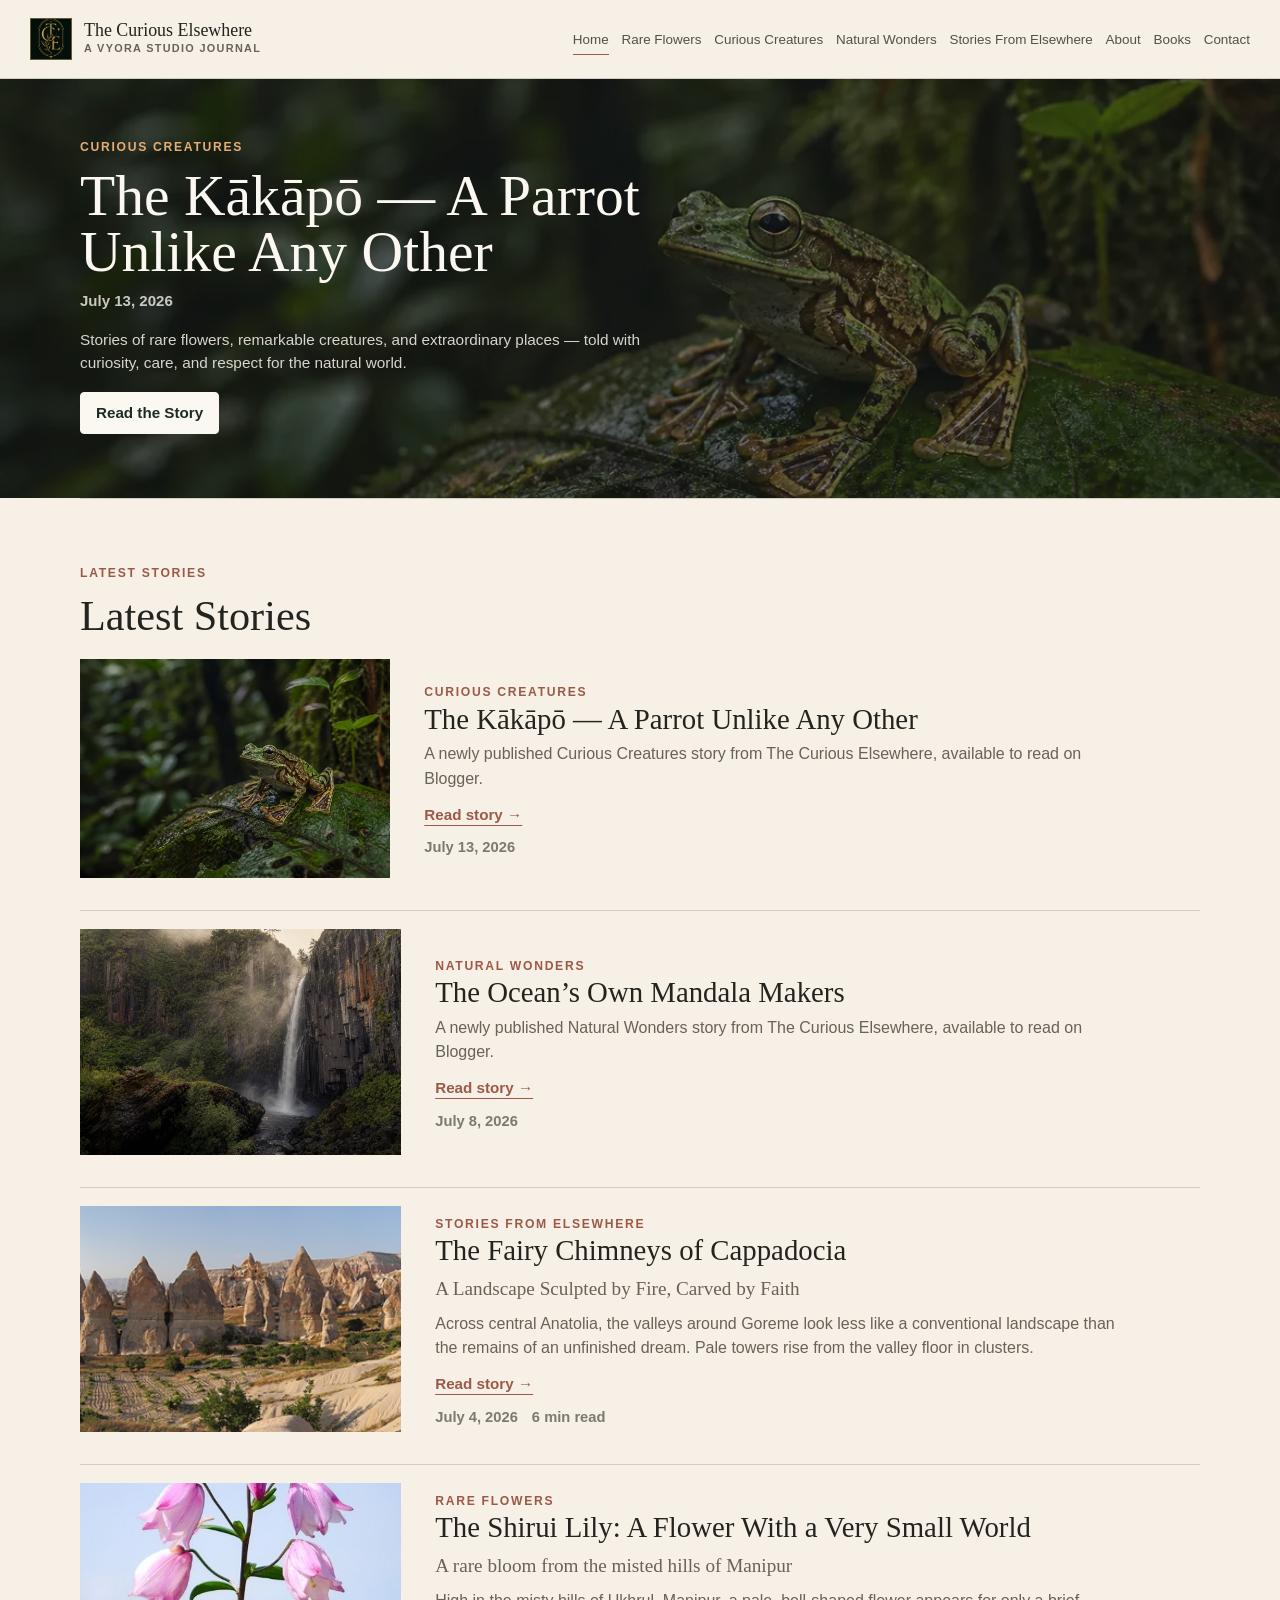
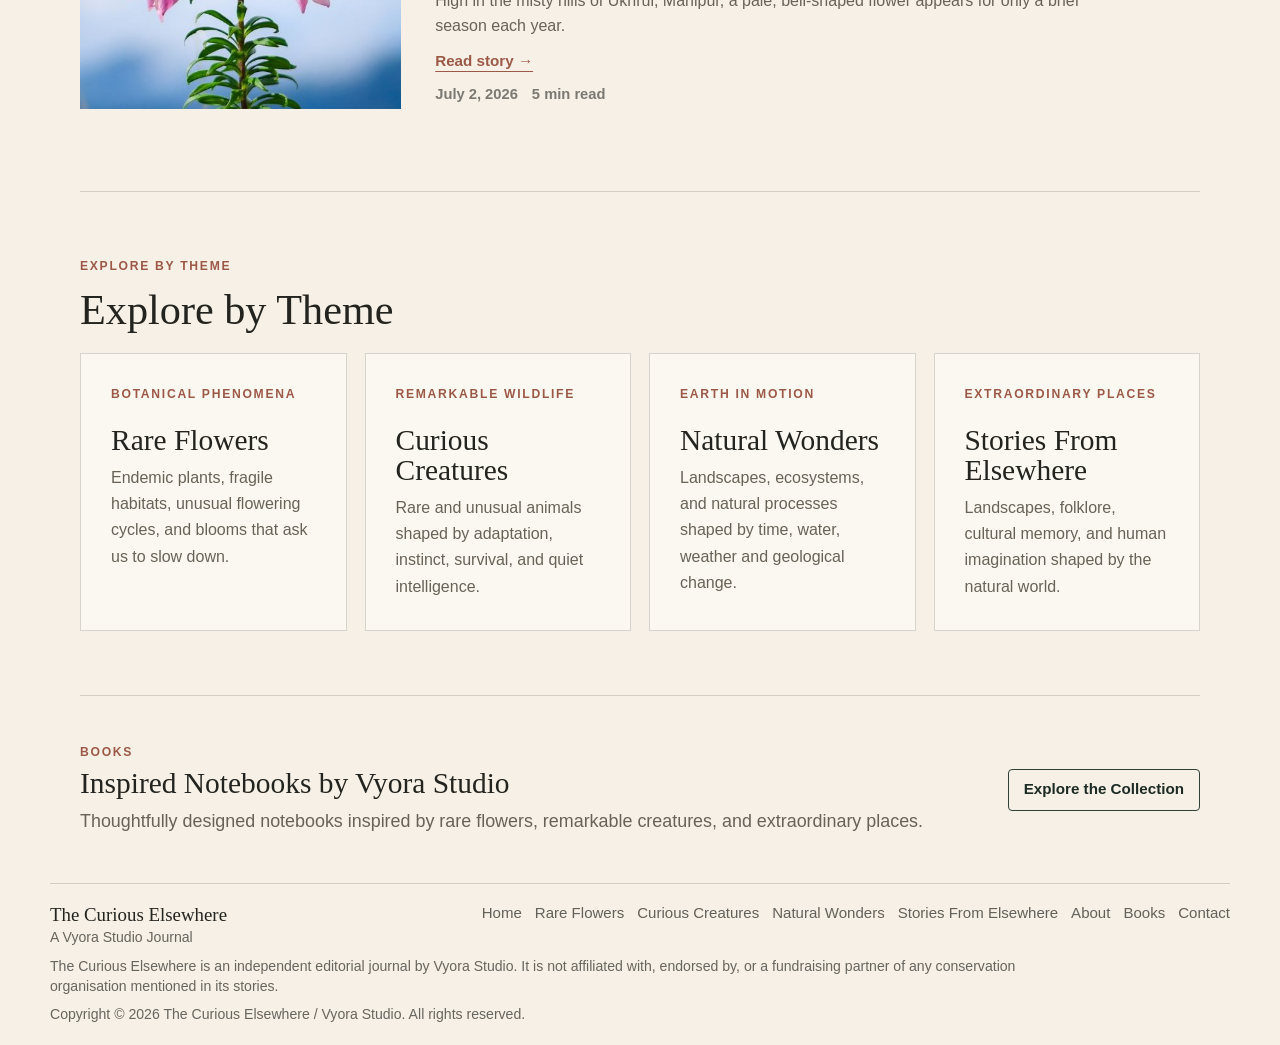
==== index.html @ 29cb49bc "Publish The Curious Elsewhere website" ====
<!doctype html>
<html lang="en">
<head>
  <meta charset="utf-8">
  <meta name="viewport" content="width=device-width, initial-scale=1">
  <title>The Curious Elsewhere | A Vyora Studio Journal</title>
  <meta name="description" content="A calm, story-led editorial journal by Vyora Studio, exploring rare flowers, remarkable creatures, and extraordinary places.">
  <meta name="theme-color" content="#283a32">
  <meta property="og:title" content="The Curious Elsewhere | A Vyora Studio Journal">
  <meta property="og:description" content="A calm, story-led editorial journal by Vyora Studio, exploring rare flowers, remarkable creatures, and extraordinary places.">
  <meta property="og:type" content="website">
  <meta property="og:image" content="assets/images/curious-creatures-frog.webp">
  <link rel="icon" href="data:,">
  <link rel="stylesheet" href="assets/styles.css">
  <script type="application/ld+json">{"@context":"https://schema.org","@type":"Blog","name":"The Curious Elsewhere","description":"A calm, story-led editorial journal by Vyora Studio, exploring rare flowers, remarkable creatures, and extraordinary places.","publisher":{"@type":"Organization","name":"Vyora Studio"}}</script>
</head>
<body class="home-page">
  <a class="skip-link" href="#main">Skip to main content</a>
  <header class="site-header">
    <div class="nav-shell">
      <a class="brand" href="index.html" aria-label="The Curious Elsewhere home">
        <span class="brand__seal" aria-hidden="true"><img src="assets/tce-logo.png" alt=""></span>
        <span class="brand__text">
          <strong>The Curious Elsewhere</strong>
          <span>A Vyora Studio Journal</span>
        </span>
      </a>
      <button class="nav-toggle" type="button" aria-expanded="false" aria-controls="site-nav">
        <span></span>
        <span></span>
        <span class="sr-only">Open menu</span>
      </button>
      <nav class="site-nav" id="site-nav" aria-label="Main navigation">
        <a href="index.html" aria-current="page">Home</a><a href="categories/rare-flowers/index.html">Rare Flowers</a><a href="categories/curious-creatures/index.html">Curious Creatures</a><a href="categories/natural-wonders/index.html">Natural Wonders</a><a href="categories/stories-from-elsewhere/index.html">Stories From Elsewhere</a><a href="about/index.html">About</a><a href="books/index.html">Books</a><a href="contact/index.html">Contact</a>
      </nav>
    </div>
  </header>
  <main id="main">

    <section class="home-hero" aria-labelledby="hero-title">
      <img class="home-hero__image" src="assets/images/curious-creatures-frog.webp" alt="A green frog resting on a wet leaf in dense forest." loading="eager" decoding="async" fetchpriority="high">
      <span class="home-hero__scrim" aria-hidden="true"></span>
      <div class="home-hero__copy">
        <p class="kicker">Curious Creatures</p>
        <h1 id="hero-title">The Kākāpō — A Parrot Unlike Any Other</h1>
        
        <p class="home-hero__date"><time datetime="2026-07-13">July 13, 2026</time></p>
        <p class="hero-intro">Stories of rare flowers, remarkable creatures, and extraordinary places — told with curiosity, care, and respect for the natural world.</p>
        <a class="button" href="https://thecuriouselsewhere.blogspot.com/2026/07/the-kakapo-parrot-unlike-any-other.html">Read the Story</a>
      </div>
      
    </section>

    <section class="section latest-section" aria-labelledby="latest-title">
      <div class="section-heading">
        <p class="kicker">Latest Stories</p>
        <h2 id="latest-title">Latest Stories</h2>
      </div>
      <div class="latest-list">
        <article class="story-card story-card--large">
  <a class="story-card__link" href="https://thecuriouselsewhere.blogspot.com/2026/07/the-kakapo-parrot-unlike-any-other.html" rel="noopener noreferrer">
    <figure class="story-card__figure">
      <img class="story-card__image" src="assets/images/curious-creatures-frog.webp" alt="A green frog resting on a wet leaf in dense forest." loading="eager" decoding="async" fetchpriority="high">
    </figure>
    <div class="story-card__copy">
      <span class="kicker">Curious Creatures</span>
      <h3>The Kākāpō — A Parrot Unlike Any Other</h3>
      
      <p>A newly published Curious Creatures story from The Curious Elsewhere, available to read on Blogger.</p>
      <span class="story-card__read">Read story &rarr;</span>
      <p class="story-meta">
        <time datetime="2026-07-13">July 13, 2026</time>
        
      </p>
    </div>
  </a>
</article><article class="story-card">
  <a class="story-card__link" href="https://thecuriouselsewhere.blogspot.com/2026/07/the-oceans-own-mandala-makers.html" rel="noopener noreferrer">
    <figure class="story-card__figure">
      <img class="story-card__image" src="assets/images/natural-wonders-waterfall.webp" alt="A waterfall dropping through a rocky green canyon." loading="eager" decoding="async" fetchpriority="high">
    </figure>
    <div class="story-card__copy">
      <span class="kicker">Natural Wonders</span>
      <h3>The Ocean’s Own Mandala Makers</h3>
      
      <p>A newly published Natural Wonders story from The Curious Elsewhere, available to read on Blogger.</p>
      <span class="story-card__read">Read story &rarr;</span>
      <p class="story-meta">
        <time datetime="2026-07-08">July 8, 2026</time>
        
      </p>
    </div>
  </a>
</article><article class="story-card">
  <a class="story-card__link" href="articles/the-fairy-chimneys-of-cappadocia/index.html">
    <figure class="story-card__figure">
      <img class="story-card__image" src="assets/images/cappadocia-fairy-chimneys.jpg" alt="Fairy chimneys rising from the pale volcanic valleys near Goreme in Cappadocia." loading="eager" decoding="async" fetchpriority="high">
    </figure>
    <div class="story-card__copy">
      <span class="kicker">Stories From Elsewhere</span>
      <h3>The Fairy Chimneys of Cappadocia</h3>
      <p class="story-card__subtitle">A Landscape Sculpted by Fire, Carved by Faith</p>
      <p>Across central Anatolia, the valleys around Goreme look less like a conventional landscape than the remains of an unfinished dream. Pale towers rise from the valley floor in clusters.</p>
      <span class="story-card__read">Read story &rarr;</span>
      <p class="story-meta">
        <time datetime="2026-07-04">July 4, 2026</time>
        <span>6 min read</span>
      </p>
    </div>
  </a>
</article><article class="story-card">
  <a class="story-card__link" href="articles/the-shirui-lily-a-flower-with-a-very-small-world/index.html">
    <figure class="story-card__figure">
      <img class="story-card__image" src="assets/images/shirui-lily.jpg" alt="A pale Shirui Lily flower photographed against soft natural foliage." loading="eager" decoding="async" fetchpriority="high">
    </figure>
    <div class="story-card__copy">
      <span class="kicker">Rare Flowers</span>
      <h3>The Shirui Lily: A Flower With a Very Small World</h3>
      <p class="story-card__subtitle">A rare bloom from the misted hills of Manipur</p>
      <p>High in the misty hills of Ukhrul, Manipur, a pale, bell-shaped flower appears for only a brief season each year.</p>
      <span class="story-card__read">Read story &rarr;</span>
      <p class="story-meta">
        <time datetime="2026-07-02">July 2, 2026</time>
        <span>5 min read</span>
      </p>
    </div>
  </a>
</article>
      </div>
    </section>

    <section class="section theme-section" aria-labelledby="themes-title">
      <div class="section-heading">
        <p class="kicker">Explore by Theme</p>
        <h2 id="themes-title">Explore by Theme</h2>
      </div>
      <div class="category-grid">
        <a class="category-card" href="categories/rare-flowers/index.html">
  <span class="kicker">Botanical phenomena</span>
  <strong>Rare Flowers</strong>
  <span>Endemic plants, fragile habitats, unusual flowering cycles, and blooms that ask us to slow down.</span>
</a><a class="category-card" href="categories/curious-creatures/index.html">
  <span class="kicker">Remarkable wildlife</span>
  <strong>Curious Creatures</strong>
  <span>Rare and unusual animals shaped by adaptation, instinct, survival, and quiet intelligence.</span>
</a><a class="category-card" href="categories/natural-wonders/index.html">
  <span class="kicker">Earth in motion</span>
  <strong>Natural Wonders</strong>
  <span>Landscapes, ecosystems, and natural processes shaped by time, water, weather and geological change.</span>
</a><a class="category-card" href="categories/stories-from-elsewhere/index.html">
  <span class="kicker">Extraordinary places</span>
  <strong>Stories From Elsewhere</strong>
  <span>Landscapes, folklore, cultural memory, and human imagination shaped by the natural world.</span>
</a>
      </div>
    </section>

    <section class="section books-band" aria-labelledby="books-title">
      <div>
        <p class="kicker">Books</p>
        <h2 id="books-title">Inspired Notebooks by Vyora Studio</h2>
        <p>Thoughtfully designed notebooks inspired by rare flowers, remarkable creatures, and extraordinary places.</p>
      </div>
      <a class="button button--quiet" href="books/index.html">Explore the Collection</a>
    </section>
  </main>
  <footer class="site-footer">
    <div class="footer-grid">
      <div>
        <p class="footer-brand">The Curious Elsewhere</p>
        <p class="footer-subtitle">A Vyora Studio Journal</p>
      </div>
      <nav aria-label="Footer navigation">
        <a href="index.html" aria-current="page">Home</a><a href="categories/rare-flowers/index.html">Rare Flowers</a><a href="categories/curious-creatures/index.html">Curious Creatures</a><a href="categories/natural-wonders/index.html">Natural Wonders</a><a href="categories/stories-from-elsewhere/index.html">Stories From Elsewhere</a><a href="about/index.html">About</a><a href="books/index.html">Books</a><a href="contact/index.html">Contact</a>
      </nav>
      <p class="footer-disclaimer">The Curious Elsewhere is an independent editorial journal by Vyora Studio. It is not affiliated with, endorsed by, or a fundraising partner of any conservation organisation mentioned in its stories.</p>
      <p class="footer-note">Copyright &copy; 2026 The Curious Elsewhere / Vyora Studio. All rights reserved.</p>
    </div>
  </footer>
  <script src="assets/main.js" defer></script>
</body>
</html>
---- assets/styles.css ----
:root {
  --paper: #f6f0e6;
  --paper-soft: #fbf8f1;
  --paper-deep: #e8decf;
  --ink: #23231f;
  --muted: #686257;
  --moss: #2f4038;
  --moss-dark: #1d2b25;
  --clay: #9d5947;
  --ochre: #9a7a45;
  --blue: #43586a;
  --line: rgba(35, 35, 31, 0.17);
  --serif: Georgia, "Times New Roman", serif;
  --sans: "Segoe UI", Roboto, Arial, sans-serif;
}

* {
  box-sizing: border-box;
}

html {
  scroll-behavior: smooth;
}

body {
  margin: 0;
  color: var(--ink);
  background: var(--paper);
  font-family: var(--sans);
  font-size: 1rem;
  line-height: 1.65;
}

body.nav-open {
  overflow: hidden;
}

a {
  color: inherit;
}

img {
  display: block;
  max-width: 100%;
}

button {
  font: inherit;
}

::selection {
  color: var(--paper-soft);
  background: var(--moss);
}

.skip-link,
.sr-only {
  position: absolute;
  width: 1px;
  height: 1px;
  padding: 0;
  overflow: hidden;
  clip: rect(0, 0, 0, 0);
  white-space: nowrap;
  border: 0;
}

.skip-link:focus {
  top: 12px;
  left: 12px;
  z-index: 100;
  width: auto;
  height: auto;
  padding: 10px 14px;
  clip: auto;
  color: var(--paper-soft);
  background: var(--moss-dark);
}

.site-header {
  position: sticky;
  top: 0;
  z-index: 40;
  border-bottom: 1px solid var(--line);
  background: rgba(246, 240, 230, 0.96);
  backdrop-filter: blur(12px);
}

.nav-shell {
  width: min(1220px, calc(100% - 32px));
  min-height: 78px;
  margin: 0 auto;
  display: flex;
  align-items: center;
  justify-content: space-between;
  gap: 24px;
}

.brand {
  min-width: 0;
  display: inline-flex;
  align-items: center;
  gap: 12px;
  text-decoration: none;
}

.brand__seal {
  width: 42px;
  height: 42px;
  flex: 0 0 auto;
  overflow: hidden;
  border: 1px solid rgba(154, 122, 69, 0.58);
  background: var(--moss-dark);
}

.brand__seal img {
  width: 100%;
  height: 100%;
  object-fit: cover;
  transform: scale(1.42);
}

.brand__text strong,
.brand__text span {
  display: block;
}

.brand__text strong {
  font-family: var(--serif);
  font-size: clamp(1.05rem, 1.4vw, 1.28rem);
  font-weight: 400;
  line-height: 1.05;
}

.brand__text span {
  color: var(--muted);
  font-size: 0.68rem;
  font-weight: 700;
  letter-spacing: 0.12em;
  text-transform: uppercase;
}

.site-nav {
  display: flex;
  align-items: center;
  gap: clamp(8px, 1vw, 14px);
  color: rgba(35, 35, 31, 0.78);
  font-size: clamp(0.84rem, 0.9vw, 0.94rem);
}

.site-nav a,
.site-footer a {
  text-decoration: none;
}

.site-nav a {
  position: relative;
  padding: 29px 0 27px;
  white-space: nowrap;
}

.site-nav a::after {
  content: "";
  position: absolute;
  right: 0;
  bottom: 23px;
  left: 0;
  height: 1px;
  transform: scaleX(0);
  transform-origin: left;
  background: var(--clay);
  transition: transform 160ms ease;
}

.site-nav a:hover::after,
.site-nav a:focus-visible::after,
.site-nav a[aria-current="page"]::after {
  transform: scaleX(1);
}

.nav-toggle {
  display: none;
  width: 44px;
  height: 44px;
  border: 1px solid var(--line);
  border-radius: 4px;
  color: var(--ink);
  background: transparent;
}

.nav-toggle span:not(.sr-only) {
  display: block;
  width: 20px;
  height: 1px;
  margin: 6px auto;
  background: currentColor;
}

.kicker {
  margin: 0 0 11px;
  color: var(--clay);
  font-size: 0.76rem;
  font-weight: 800;
  letter-spacing: 0.14em;
  text-transform: uppercase;
}

.kicker-link {
  display: inline-block;
  text-decoration: none;
}

.button {
  min-height: 46px;
  width: fit-content;
  display: inline-flex;
  align-items: center;
  justify-content: center;
  padding: 12px 18px;
  border: 1px solid var(--moss);
  border-radius: 4px;
  color: var(--paper-soft);
  background: var(--moss);
  font-weight: 800;
  line-height: 1.1;
  text-decoration: none;
  transition: background 160ms ease, color 160ms ease, border-color 160ms ease;
}

.button:hover,
.button:focus-visible {
  color: var(--paper-soft);
  background: var(--moss-dark);
  border-color: var(--moss-dark);
}

.button--quiet {
  color: var(--moss-dark);
  background: transparent;
}

.button--quiet:hover,
.button--quiet:focus-visible {
  color: var(--paper-soft);
  background: var(--moss);
}

.home-hero {
  position: relative;
  min-height: clamp(350px, 46svh, 440px);
  display: grid;
  align-items: center;
  overflow: hidden;
  color: var(--paper-soft);
  background: var(--moss-dark);
}

.home-hero__image {
  position: absolute;
  inset: 0;
  width: 100%;
  height: 100%;
  object-fit: cover;
}

.home-hero__scrim {
  position: absolute;
  inset: 0;
  background: rgba(24, 29, 24, 0.48);
}

figcaption {
  margin-top: 9px;
  color: rgba(35, 35, 31, 0.58);
  font-size: 0.86rem;
  line-height: 1.45;
}

.home-hero__copy {
  position: relative;
  z-index: 1;
  width: min(1120px, calc(100% - 32px));
  margin: 0 auto;
  padding: clamp(34px, 5vw, 58px) 0 clamp(46px, 5vw, 64px);
}

.home-hero__credit {
  position: absolute;
  right: max(16px, calc((100vw - 1120px) / 2));
  bottom: 14px;
  z-index: 1;
  max-width: min(500px, calc(100% - 24px));
  margin: 0;
  padding: 5px 7px;
  color: rgba(35, 35, 31, 0.78);
  background: rgba(246, 240, 230, 0.78);
  font-size: 0.74rem;
  line-height: 1.35;
  text-align: right;
}

.home-hero h1,
.page-hero h1,
.article-hero h1,
.section h2,
.article-body h2,
.article-panel h2,
.story-card h3,
.category-card strong,
.notebook-card h3,
.footer-brand {
  margin: 0;
  font-family: var(--serif);
  font-weight: 400;
  letter-spacing: 0;
}

.home-hero h1 {
  max-width: 680px;
  font-size: clamp(2.3rem, 4.5vw, 4.8rem);
  line-height: 0.96;
}

.hero-subtitle {
  max-width: 560px;
  margin: 10px 0 0;
  color: var(--paper-soft);
  font-family: var(--serif);
  font-size: clamp(1.02rem, 1.55vw, 1.3rem);
  line-height: 1.24;
}

.home-hero__date {
  margin: 10px 0 0;
  color: rgba(251, 248, 241, 0.78);
  font-size: 0.94rem;
  font-weight: 800;
}

.hero-intro {
  max-width: 560px;
  margin: 14px 0 18px;
  color: rgba(251, 248, 241, 0.84);
  font-size: clamp(0.96rem, 1.05vw, 1.05rem);
  line-height: 1.52;
}

.home-hero .kicker {
  color: #e3ad77;
}

.home-hero .button {
  min-height: 42px;
  padding: 10px 15px;
  color: var(--moss-dark);
  border-color: var(--paper-soft);
  background: var(--paper-soft);
  font-size: 0.95rem;
}

.home-hero .button:hover,
.home-hero .button:focus-visible {
  color: var(--paper-soft);
  border-color: var(--moss-dark);
  background: var(--moss-dark);
}

.section {
  width: min(1120px, calc(100% - 32px));
  margin: 0 auto;
  padding: clamp(38px, 5vw, 64px) 0;
  border-top: 1px solid var(--line);
}

.section-heading {
  max-width: 720px;
  margin-bottom: 22px;
}

.section h2 {
  font-size: clamp(1.8rem, 3.3vw, 3.15rem);
  line-height: 1.02;
}

.latest-list {
  display: grid;
  gap: 14px;
}

.story-card {
  border-top: 1px solid var(--line);
}

.story-card:first-child {
  border-top: 0;
}

.story-card__link {
  display: grid;
  grid-template-columns: minmax(240px, 0.42fr) minmax(0, 1fr);
  gap: clamp(18px, 3vw, 34px);
  padding: 18px 0;
  color: inherit;
  text-decoration: none;
}

.story-card--large .story-card__link {
  grid-template-columns: minmax(230px, 0.4fr) minmax(0, 1fr);
  padding-top: 0;
}

.story-card__figure {
  margin: 0;
  overflow: hidden;
  background: var(--paper-deep);
}

.story-card__image,
.image-placeholder {
  width: 100%;
  height: 100%;
  min-height: 190px;
  aspect-ratio: 1.42 / 1;
  object-fit: cover;
}

.story-card--large .story-card__image {
  min-height: 190px;
}

.image-placeholder {
  display: grid;
  place-items: center;
  padding: 24px;
  border: 1px solid var(--line);
  color: rgba(35, 35, 31, 0.56);
  background: var(--paper-deep);
  font-size: 0.78rem;
  font-weight: 800;
  letter-spacing: 0.12em;
  text-transform: uppercase;
}

.story-card__copy {
  align-self: center;
}

.story-card h3 {
  max-width: 720px;
  font-size: clamp(1.42rem, 2.25vw, 2.25rem);
  line-height: 1.03;
}

.story-card__subtitle {
  margin: 6px 0 0;
  color: var(--moss-dark);
  font-family: var(--serif);
  font-size: clamp(1rem, 1.5vw, 1.22rem);
  line-height: 1.28;
}

.story-card p:not(.kicker) {
  max-width: 680px;
  margin: 8px 0 0;
  color: var(--muted);
  line-height: 1.55;
}

.story-meta {
  display: flex;
  flex-wrap: wrap;
  gap: 8px 14px;
  color: rgba(35, 35, 31, 0.58) !important;
  font-size: 0.92rem;
  font-weight: 700;
}

.story-card__read {
  display: inline-block;
  margin-top: 10px;
  color: var(--clay);
  font-family: var(--sans);
  font-size: 0.95rem;
  font-weight: 800;
  text-decoration: underline;
  text-decoration-thickness: 1px;
  text-underline-offset: 5px;
}

.category-grid {
  display: grid;
  grid-template-columns: repeat(4, minmax(0, 1fr));
  gap: 18px;
}

.category-card {
  min-height: 220px;
  display: flex;
  flex-direction: column;
  gap: 10px;
  padding: clamp(22px, 3vw, 30px);
  border: 1px solid var(--line);
  color: inherit;
  background: var(--paper-soft);
  text-decoration: none;
  transition: border-color 160ms ease, background-color 160ms ease;
}

.category-card:hover,
.category-card:focus-visible {
  border-color: rgba(157, 89, 71, 0.46);
  background: #fffaf2;
}

.category-card strong {
  font-size: clamp(1.55rem, 2.3vw, 2.2rem);
  line-height: 1.02;
}

.category-card span:not(.kicker) {
  color: var(--muted);
}

.category-card__count {
  margin-top: auto;
  padding-top: 16px;
  border-top: 1px solid rgba(157, 89, 71, 0.25);
  color: var(--clay) !important;
  font-size: 0.74rem;
  font-weight: 800;
  letter-spacing: 0.12em;
  text-transform: uppercase;
}

.newsletter-note,
.books-band {
  display: grid;
  grid-template-columns: minmax(0, 0.75fr) minmax(260px, 0.85fr);
  gap: clamp(20px, 5vw, 70px);
  align-items: center;
}

.newsletter-note p:not(.kicker),
.books-band p:not(.kicker) {
  margin: 0;
  color: var(--muted);
  font-size: clamp(1.02rem, 1.4vw, 1.16rem);
}

.books-band {
  grid-template-columns: minmax(0, 1fr) auto;
  gap: clamp(16px, 3vw, 32px);
  align-items: center;
  padding-top: clamp(28px, 3.6vw, 48px);
  padding-bottom: clamp(28px, 3.6vw, 48px);
}

.books-band .button {
  justify-self: start;
  min-height: 42px;
  padding: 10px 15px;
  font-size: 0.95rem;
}

.books-band .kicker {
  margin-bottom: 6px;
}

.books-band h2 {
  font-size: clamp(1.45rem, 2.3vw, 2.25rem);
  line-height: 1.05;
}

.books-band p:not(.kicker) {
  margin-top: 8px;
}

.page-hero {
  width: min(1120px, calc(100% - 32px));
  margin: 0 auto;
  padding: clamp(22px, 3.2vw, 36px) 0 clamp(18px, 2.6vw, 28px);
}

.narrow-hero {
  width: min(820px, calc(100% - 32px));
}

.page-hero h1 {
  max-width: 900px;
  font-size: clamp(2rem, 4vw, 3.55rem);
  line-height: 1;
}

.page-hero p:not(.kicker) {
  max-width: 720px;
  margin: 10px 0 0;
  color: var(--muted);
  font-family: var(--serif);
  font-size: clamp(1rem, 1.35vw, 1.2rem);
  line-height: 1.42;
}

.archive-section {
  padding-top: 24px;
}

.category-page .archive-section {
  padding-bottom: clamp(28px, 3.5vw, 44px);
}

.category-page .archive-section .section-heading {
  margin-bottom: 14px;
}

.category-page .archive-section .kicker,
.category-page .category-hero .kicker {
  margin-bottom: 6px;
}

.category-page .archive-section h2 {
  font-size: clamp(1.45rem, 2.5vw, 2.35rem);
  line-height: 1.05;
}

.empty-note {
  max-width: 680px;
  margin: 0;
  color: var(--muted);
  font-family: var(--serif);
  font-size: clamp(1.12rem, 1.7vw, 1.35rem);
}

.prose-page {
  width: min(820px, calc(100% - 32px));
  color: rgba(35, 35, 31, 0.82);
  font-size: clamp(1.04rem, 1.25vw, 1.12rem);
}

.prose-page p {
  margin: 0;
}

.prose-page p + h2,
.prose-page h2 + p {
  margin-top: 26px;
}

.prose-page h2 {
  margin-bottom: 0;
  color: var(--moss-dark);
  font-family: var(--serif);
  font-size: clamp(1.55rem, 2.5vw, 2.15rem);
  font-weight: 400;
  line-height: 1.1;
}

.article-hero {
  width: min(1180px, calc(100% - 32px));
  margin: 0 auto;
  padding: clamp(42px, 6vw, 80px) 0 clamp(30px, 4vw, 54px);
  display: grid;
  grid-template-columns: minmax(0, 0.8fr) minmax(320px, 0.72fr);
  gap: clamp(28px, 5vw, 70px);
  align-items: end;
}

.article-hero h1 {
  max-width: 780px;
  font-size: clamp(2.6rem, 5.2vw, 5.2rem);
  line-height: 0.96;
}

.article-deck {
  max-width: 620px;
  margin: 18px 0 0;
  color: var(--moss-dark);
  font-family: var(--serif);
  font-size: clamp(1.15rem, 2vw, 1.5rem);
  line-height: 1.36;
}

.article-meta {
  margin-top: 18px;
  display: flex;
  flex-wrap: wrap;
  gap: 8px 16px;
  color: rgba(35, 35, 31, 0.62);
  font-size: 0.96rem;
  font-weight: 700;
}

.article-hero__media {
  margin: 0;
}

.article-hero__image {
  width: 100%;
  min-height: 330px;
  aspect-ratio: 1.2 / 1;
  object-fit: cover;
  border: 1px solid rgba(35, 35, 31, 0.12);
}

.article-layout {
  width: min(1020px, calc(100% - 32px));
  margin: 0 auto;
  padding: 16px 0 clamp(64px, 8vw, 110px);
  display: grid;
  grid-template-columns: 220px minmax(0, 1fr);
  gap: clamp(32px, 6vw, 80px);
  align-items: start;
}

.article-aside {
  position: sticky;
  top: 110px;
  padding-top: 8px;
  color: var(--muted);
  font-size: 0.96rem;
}

.article-aside a {
  display: inline-block;
  margin: 0 0 12px;
  color: var(--clay);
  font-weight: 800;
}

.source-link {
  margin-top: 20px !important;
}

.article-body {
  max-width: 700px;
  color: rgba(35, 35, 31, 0.86);
  font-family: var(--serif);
  font-size: clamp(1.08rem, 1.45vw, 1.2rem);
  line-height: 1.82;
}

.article-body p {
  margin: 0;
}

.article-body p + p,
.article-body p + h2,
.article-body ul + h2,
.article-body blockquote + h2,
.article-body h2 + p,
.article-body h2 + ul,
.article-body p + blockquote {
  margin-top: 28px;
}

.article-body h2,
.article-panel h2 {
  color: var(--moss-dark);
  font-size: clamp(1.75rem, 3vw, 2.65rem);
  line-height: 1.05;
}

.article-body ul {
  margin: 18px 0 0;
  padding-left: 1.1em;
}

.article-body li + li {
  margin-top: 10px;
}

.article-body a {
  color: var(--clay);
  text-decoration-thickness: 1px;
  text-underline-offset: 4px;
}

.article-body blockquote {
  margin: 34px 0;
  padding: 10px 0 10px 24px;
  border-left: 3px solid var(--clay);
  color: var(--moss-dark);
  font-size: clamp(1.4rem, 2.4vw, 2rem);
  line-height: 1.22;
}

.article-figure {
  margin: 34px 0;
}

.article-figure img {
  width: 100%;
  height: auto;
  border: 1px solid rgba(35, 35, 31, 0.12);
  background: var(--paper-deep);
}

.article-figure figcaption {
  max-width: 640px;
  font-family: var(--sans);
  font-size: clamp(0.9rem, 1.1vw, 0.98rem);
  line-height: 1.5;
}

.article-panel {
  margin-top: clamp(46px, 7vw, 72px);
  padding-top: 28px;
  border-top: 1px solid var(--line);
}

.article-panel p {
  font-family: var(--sans);
  font-size: 1rem;
  line-height: 1.7;
}

.article-panel .button {
  margin-top: 20px;
  font-family: var(--sans);
}

.panel-note {
  max-width: 620px;
  margin-top: 18px !important;
  color: var(--muted);
  font-size: 0.94rem !important;
}

.notebook-panel__inner {
  display: grid;
  grid-template-columns: minmax(130px, 0.34fr) minmax(0, 1fr);
  gap: clamp(18px, 4vw, 34px);
  align-items: start;
}

.notebook-panel__figure {
  margin: 0;
  background: var(--paper-deep);
}

.notebook-panel__image {
  width: 100%;
  aspect-ratio: 2 / 3;
  object-fit: cover;
  border: 1px solid rgba(35, 35, 31, 0.12);
}

.notebook-panel__title {
  margin-top: 8px !important;
  color: var(--moss-dark);
  font-weight: 800;
}

.read-next-grid {
  display: grid;
  gap: 18px;
}

.read-next .story-card__link {
  grid-template-columns: minmax(160px, 0.36fr) minmax(0, 1fr);
  gap: 20px;
  padding: 18px 0;
}

.read-next .story-card__image {
  min-height: 150px;
}

.read-next .story-card h3 {
  font-size: clamp(1.35rem, 2.2vw, 1.8rem);
}

.notebook-grid {
  display: grid;
  grid-template-columns: repeat(3, minmax(0, 1fr));
  gap: 18px;
}

.notebook-card {
  display: flex;
  flex-direction: column;
  min-height: 300px;
  padding: clamp(22px, 3vw, 30px);
  border: 1px solid var(--line);
  background: var(--paper-soft);
}

.notebook-card__figure {
  margin: 0 0 18px;
  display: grid;
  place-items: center;
  background: var(--paper-deep);
}

.notebook-card__image {
  width: 100%;
  aspect-ratio: 2 / 3;
  object-fit: cover;
  border: 1px solid rgba(35, 35, 31, 0.12);
}

.notebook-card h3 {
  font-size: clamp(1.45rem, 2.3vw, 2rem);
  line-height: 1.06;
}

.notebook-card p:not(.kicker) {
  color: var(--muted);
}

.notebook-card .button {
  margin-top: auto;
}

.contact-note {
  width: min(820px, calc(100% - 32px));
  padding-top: 18px;
}

.contact-email {
  color: var(--clay);
  font-family: var(--serif);
  font-size: clamp(1.45rem, 5vw, 3rem);
  line-height: 1.1;
  overflow-wrap: anywhere;
  text-decoration-thickness: 1px;
  text-underline-offset: 7px;
}

.site-footer {
  width: min(1180px, calc(100% - 32px));
  margin: 0 auto;
  padding: 18px 0 20px;
  border-top: 1px solid var(--line);
  color: rgba(35, 35, 31, 0.7);
  font-size: 0.94rem;
  line-height: 1.4;
}

.footer-grid {
  display: grid;
  grid-template-columns: minmax(250px, 0.75fr) minmax(0, 1.55fr);
  gap: 8px 28px;
  align-items: start;
}

.footer-brand {
  margin: 0;
  color: var(--ink);
  font-size: 1.18rem;
}

.site-footer p {
  margin: 0;
}

.site-footer nav {
  display: flex;
  flex-wrap: wrap;
  justify-content: flex-end;
  gap: 7px 13px;
}

.footer-disclaimer,
.footer-note {
  grid-column: 1 / -1;
}

.footer-subtitle,
.footer-note {
  color: rgba(35, 35, 31, 0.68);
  font-size: 0.88rem;
}

.footer-disclaimer {
  max-width: 980px;
  color: rgba(35, 35, 31, 0.68);
  font-size: 0.88rem;
  line-height: 1.45;
}

@media (max-width: 1080px) {
  .nav-toggle {
    display: block;
  }

  .site-nav {
    position: fixed;
    inset: 78px 0 auto 0;
    display: grid;
    gap: 0;
    padding: 8px 24px 24px;
    max-height: calc(100svh - 78px);
    overflow-y: auto;
    border-bottom: 1px solid var(--line);
    background: var(--paper);
    transform: translateY(-115%);
    visibility: hidden;
    transition: transform 180ms ease, visibility 180ms ease;
  }

  body.nav-open .site-nav {
    transform: translateY(0);
    visibility: visible;
  }

  .site-nav a {
    padding: 16px 0;
    border-bottom: 1px solid rgba(35, 35, 31, 0.1);
    font-size: 1rem;
  }

  .site-nav a::after {
    display: none;
  }

  .category-grid {
    grid-template-columns: repeat(2, minmax(0, 1fr));
  }

  .article-hero,
  .article-layout,
  .newsletter-note,
  .books-band,
  .footer-grid {
    grid-template-columns: 1fr;
  }

  .article-aside {
    position: static;
    padding: 18px 0;
    border-top: 1px solid var(--line);
    border-bottom: 1px solid var(--line);
  }

  .article-body {
    max-width: none;
  }

  .books-band .button {
    justify-self: start;
  }

  .site-footer nav {
    justify-content: flex-start;
  }
}

@media (max-width: 760px) {
  .nav-shell,
  .section,
  .page-hero,
  .article-hero,
  .article-layout,
  .site-footer,
  .prose-page,
  .contact-note {
    width: min(100% - 24px, 1120px);
  }

  .brand__seal {
    width: 38px;
    height: 38px;
  }

  .brand__text strong {
    font-size: 1rem;
  }

  .brand__text span {
    font-size: 0.62rem;
  }

  .home-hero h1 {
    font-size: clamp(2.05rem, 10.5vw, 3.2rem);
  }

  .article-hero__image {
    min-height: 240px;
    aspect-ratio: 1.25 / 1;
  }

  .home-hero {
    min-height: clamp(440px, 68svh, 540px);
  }

  .home-hero__copy {
    width: min(100% - 24px, 1120px);
    padding-top: 44px;
    padding-bottom: 78px;
  }

  .home-hero__credit {
    right: 12px;
    left: 12px;
    max-width: none;
    text-align: left;
  }

  .story-card__link,
  .story-card--large .story-card__link,
  .read-next .story-card__link {
    grid-template-columns: 1fr;
  }

  .story-card__image,
  .story-card--large .story-card__image,
  .read-next .story-card__image {
    min-height: 205px;
  }

  .category-grid,
  .notebook-grid {
    grid-template-columns: 1fr;
  }

  .category-card,
  .notebook-card {
    min-height: 0;
  }

  .page-hero h1,
  .article-hero h1 {
    font-size: clamp(2.15rem, 11vw, 3.25rem);
  }

  .article-body {
    font-size: 1.08rem;
    line-height: 1.78;
  }

  .notebook-panel__inner {
    grid-template-columns: 1fr;
  }

  .notebook-panel__figure {
    max-width: 190px;
  }
}
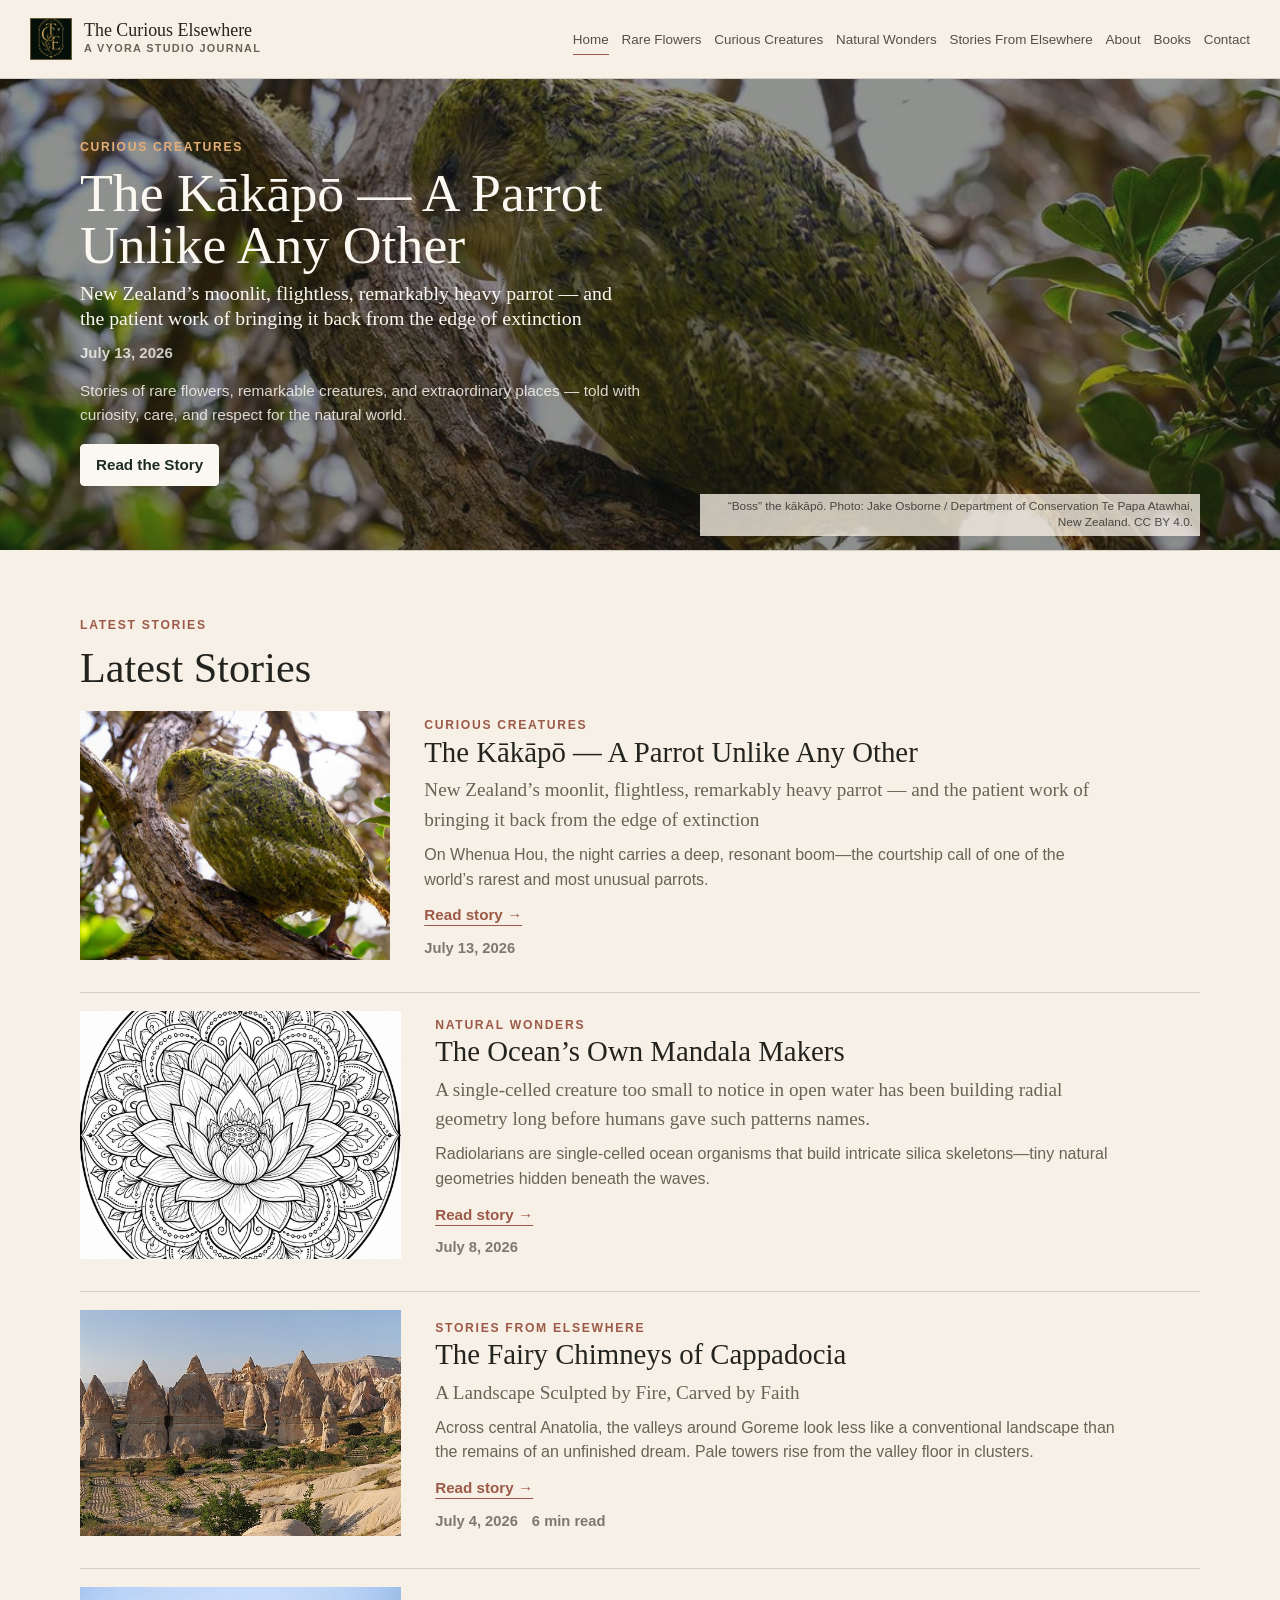
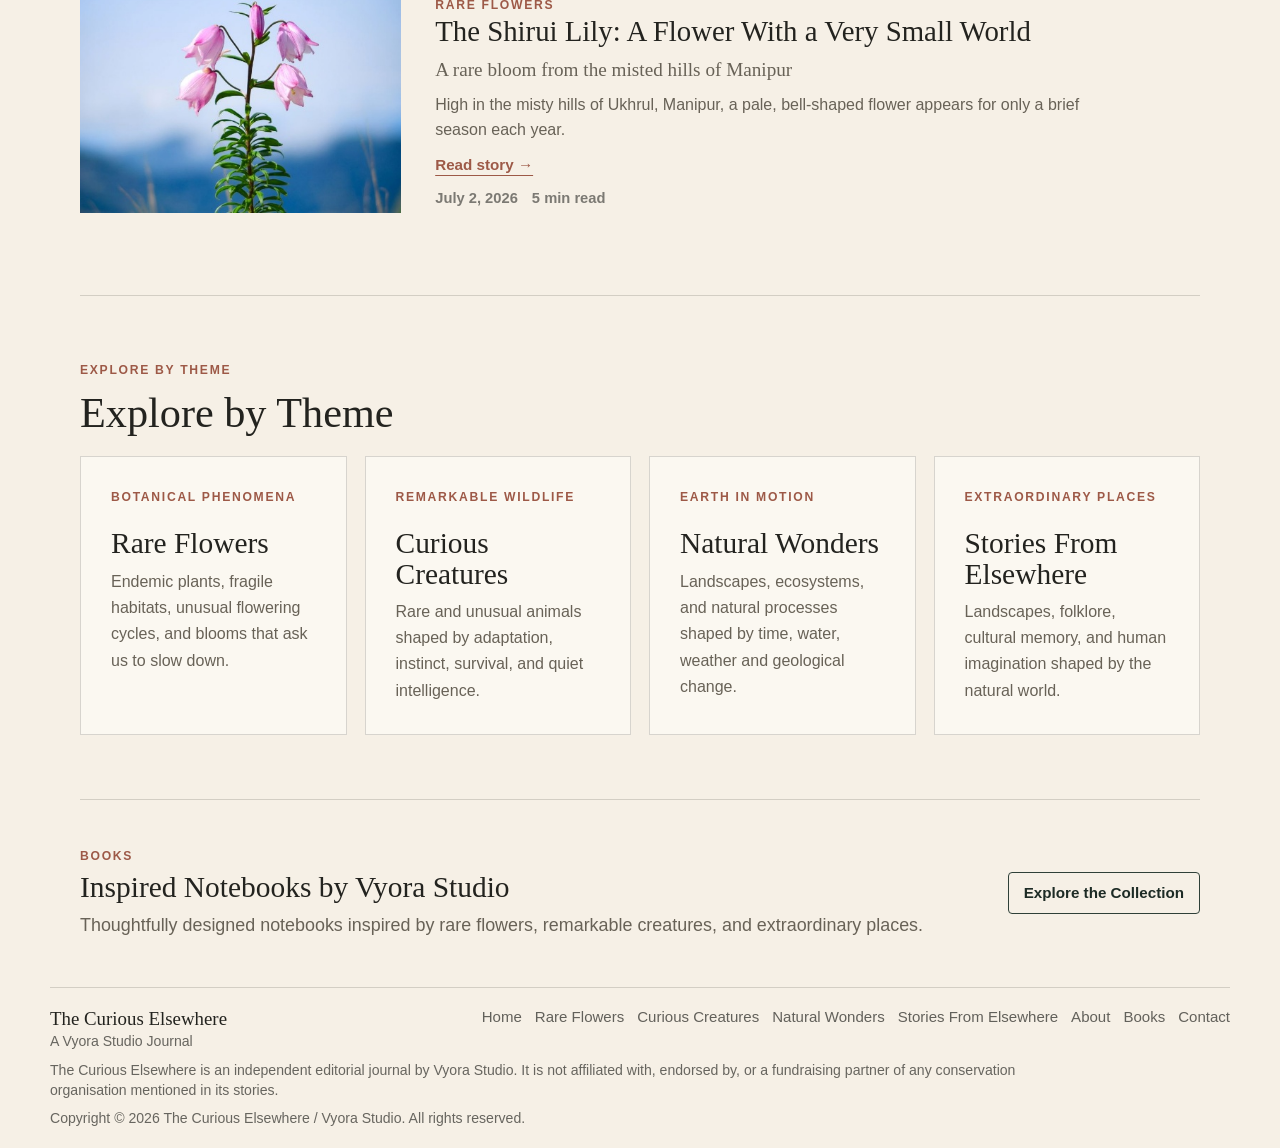
==== commit 6dea4784: "Publish internal articles and editorial refinements" ====
--- a/index.html
+++ b/index.html
@@ -9,7 +9,7 @@
   <meta property="og:title" content="The Curious Elsewhere | A Vyora Studio Journal">
   <meta property="og:description" content="A calm, story-led editorial journal by Vyora Studio, exploring rare flowers, remarkable creatures, and extraordinary places.">
   <meta property="og:type" content="website">
-  <meta property="og:image" content="assets/images/curious-creatures-frog.webp">
+  <meta property="og:image" content="assets/images/articles/the-kakapo-parrot-unlike-any-other/kakapo-hero.png">
   <link rel="icon" href="data:,">
   <link rel="stylesheet" href="assets/styles.css">
   <script type="application/ld+json">{"@context":"https://schema.org","@type":"Blog","name":"The Curious Elsewhere","description":"A calm, story-led editorial journal by Vyora Studio, exploring rare flowers, remarkable creatures, and extraordinary places.","publisher":{"@type":"Organization","name":"Vyora Studio"}}</script>
@@ -38,17 +38,17 @@
   <main id="main">
 
     <section class="home-hero" aria-labelledby="hero-title">
-      <img class="home-hero__image" src="assets/images/curious-creatures-frog.webp" alt="A green frog resting on a wet leaf in dense forest." loading="eager" decoding="async" fetchpriority="high">
+      <img class="home-hero__image" src="assets/images/articles/the-kakapo-parrot-unlike-any-other/kakapo-hero.png" alt="“Boss” the kākāpō." loading="eager" decoding="async" fetchpriority="high">
       <span class="home-hero__scrim" aria-hidden="true"></span>
       <div class="home-hero__copy">
         <p class="kicker">Curious Creatures</p>
         <h1 id="hero-title">The Kākāpō — A Parrot Unlike Any Other</h1>
-        
+        <p class="hero-subtitle">New Zealand’s moonlit, flightless, remarkably heavy parrot — and the patient work of bringing it back from the edge of extinction</p>
         <p class="home-hero__date"><time datetime="2026-07-13">July 13, 2026</time></p>
         <p class="hero-intro">Stories of rare flowers, remarkable creatures, and extraordinary places — told with curiosity, care, and respect for the natural world.</p>
-        <a class="button" href="https://thecuriouselsewhere.blogspot.com/2026/07/the-kakapo-parrot-unlike-any-other.html">Read the Story</a>
+        <a class="button" href="articles/the-kakapo-parrot-unlike-any-other/index.html">Read the Story</a>
       </div>
-      
+      <p class="home-hero__credit">“Boss” the kākāpō. Photo: Jake Osborne / Department of Conservation Te Papa Atawhai, New Zealand. CC BY 4.0.</p>
     </section>
 
     <section class="section latest-section" aria-labelledby="latest-title">
@@ -58,15 +58,15 @@
       </div>
       <div class="latest-list">
         <article class="story-card story-card--large">
-  <a class="story-card__link" href="https://thecuriouselsewhere.blogspot.com/2026/07/the-kakapo-parrot-unlike-any-other.html" rel="noopener noreferrer">
+  <a class="story-card__link" href="articles/the-kakapo-parrot-unlike-any-other/index.html">
     <figure class="story-card__figure">
-      <img class="story-card__image" src="assets/images/curious-creatures-frog.webp" alt="A green frog resting on a wet leaf in dense forest." loading="eager" decoding="async" fetchpriority="high">
+      <img class="story-card__image" src="assets/images/articles/the-kakapo-parrot-unlike-any-other/kakapo-hero.png" alt="“Boss” the kākāpō." loading="eager" decoding="async" fetchpriority="high">
     </figure>
     <div class="story-card__copy">
       <span class="kicker">Curious Creatures</span>
       <h3>The Kākāpō — A Parrot Unlike Any Other</h3>
-      
-      <p>A newly published Curious Creatures story from The Curious Elsewhere, available to read on Blogger.</p>
+      <p class="story-card__subtitle">New Zealand’s moonlit, flightless, remarkably heavy parrot — and the patient work of bringing it back from the edge of extinction</p>
+      <p>On Whenua Hou, the night carries a deep, resonant boom—the courtship call of one of the world’s rarest and most unusual parrots.</p>
       <span class="story-card__read">Read story &rarr;</span>
       <p class="story-meta">
         <time datetime="2026-07-13">July 13, 2026</time>
@@ -75,15 +75,15 @@
     </div>
   </a>
 </article><article class="story-card">
-  <a class="story-card__link" href="https://thecuriouselsewhere.blogspot.com/2026/07/the-oceans-own-mandala-makers.html" rel="noopener noreferrer">
+  <a class="story-card__link" href="articles/the-oceans-own-mandala-makers/index.html">
     <figure class="story-card__figure">
-      <img class="story-card__image" src="assets/images/natural-wonders-waterfall.webp" alt="A waterfall dropping through a rocky green canyon." loading="eager" decoding="async" fetchpriority="high">
+      <img class="story-card__image" src="assets/images/articles/the-oceans-own-mandala-makers/mandala-makers-hero.png" alt="Mandala illustration inspired by microscopic ocean geometry, from Vyora Studio." loading="eager" decoding="async" fetchpriority="high">
     </figure>
     <div class="story-card__copy">
       <span class="kicker">Natural Wonders</span>
       <h3>The Ocean’s Own Mandala Makers</h3>
-      
-      <p>A newly published Natural Wonders story from The Curious Elsewhere, available to read on Blogger.</p>
+      <p class="story-card__subtitle">A single-celled creature too small to notice in open water has been building radial geometry long before humans gave such patterns names.</p>
+      <p>Radiolarians are single-celled ocean organisms that build intricate silica skeletons—tiny natural geometries hidden beneath the waves.</p>
       <span class="story-card__read">Read story &rarr;</span>
       <p class="story-meta">
         <time datetime="2026-07-08">July 8, 2026</time>
@@ -94,7 +94,7 @@
 </article><article class="story-card">
   <a class="story-card__link" href="articles/the-fairy-chimneys-of-cappadocia/index.html">
     <figure class="story-card__figure">
-      <img class="story-card__image" src="assets/images/cappadocia-fairy-chimneys.jpg" alt="Fairy chimneys rising from the pale volcanic valleys near Goreme in Cappadocia." loading="eager" decoding="async" fetchpriority="high">
+      <img class="story-card__image" src="assets/images/articles/the-fairy-chimneys-of-cappadocia/cappadocia-hero.jpg" alt="Fairy chimneys near Goreme, Cappadocia." loading="eager" decoding="async" fetchpriority="high">
     </figure>
     <div class="story-card__copy">
       <span class="kicker">Stories From Elsewhere</span>
@@ -111,7 +111,7 @@
 </article><article class="story-card">
   <a class="story-card__link" href="articles/the-shirui-lily-a-flower-with-a-very-small-world/index.html">
     <figure class="story-card__figure">
-      <img class="story-card__image" src="assets/images/shirui-lily.jpg" alt="A pale Shirui Lily flower photographed against soft natural foliage." loading="eager" decoding="async" fetchpriority="high">
+      <img class="story-card__image" src="assets/images/articles/the-shirui-lily-a-flower-with-a-very-small-world/shirui-lily-hero.jpeg" alt="A pale Shirui Lily flower photographed against soft natural foliage." loading="eager" decoding="async" fetchpriority="high">
     </figure>
     <div class="story-card__copy">
       <span class="kicker">Rare Flowers</span>
--- a/assets/styles.css
+++ b/assets/styles.css
@@ -317,7 +317,7 @@
 
 .home-hero h1 {
   max-width: 680px;
-  font-size: clamp(2.3rem, 4.5vw, 4.8rem);
+  font-size: clamp(2.3rem, 4.2vw, 4.48rem);
   line-height: 0.96;
 }
 
@@ -774,6 +774,41 @@
   text-underline-offset: 4px;
 }
 
+.ref-marker {
+  white-space: nowrap;
+  font-size: 0.82em;
+}
+
+.article-product-callout,
+.article-editorial-note {
+  margin: 32px 0;
+  padding: 18px 20px;
+  border-top: 1px solid var(--line);
+  border-bottom: 1px solid var(--line);
+  font-family: var(--sans);
+  font-size: 0.98rem;
+  line-height: 1.58;
+}
+
+.article-product-callout__title {
+  color: var(--moss-dark);
+  font-weight: 800;
+}
+
+.article-product-callout ul {
+  margin-top: 12px;
+  padding-left: 1em;
+}
+
+.article-product-callout__note {
+  margin-top: 12px !important;
+  color: var(--muted);
+}
+
+.article-editorial-note {
+  color: var(--muted);
+}
+
 .article-body blockquote {
   margin: 34px 0;
   padding: 10px 0 10px 24px;
@@ -799,6 +834,55 @@
   font-family: var(--sans);
   font-size: clamp(0.9rem, 1.1vw, 0.98rem);
   line-height: 1.5;
+}
+
+.article-table {
+  width: 100%;
+  margin: 30px 0;
+  border-collapse: collapse;
+  font-family: var(--sans);
+  font-size: clamp(0.92rem, 1vw, 1rem);
+  line-height: 1.45;
+}
+
+.article-table th,
+.article-table td {
+  padding: 12px 10px;
+  border-top: 1px solid var(--line);
+  text-align: left;
+  vertical-align: top;
+}
+
+.article-table th {
+  color: var(--moss-dark);
+  font-weight: 800;
+}
+
+.article-table tr:last-child td {
+  border-bottom: 1px solid var(--line);
+}
+
+.article-sources {
+  margin-top: clamp(42px, 6vw, 66px);
+  padding-top: 26px;
+  border-top: 1px solid var(--line);
+  font-size: 0.92em;
+  line-height: 1.65;
+}
+
+.article-sources h2 {
+  font-family: var(--sans);
+  font-size: 0.88rem;
+  font-weight: 800;
+}
+
+.article-sources h2 + ul,
+.article-sources h2 + p {
+  margin-top: 18px;
+}
+
+.article-sources ul {
+  font-family: var(--sans);
 }
 
 .article-panel {
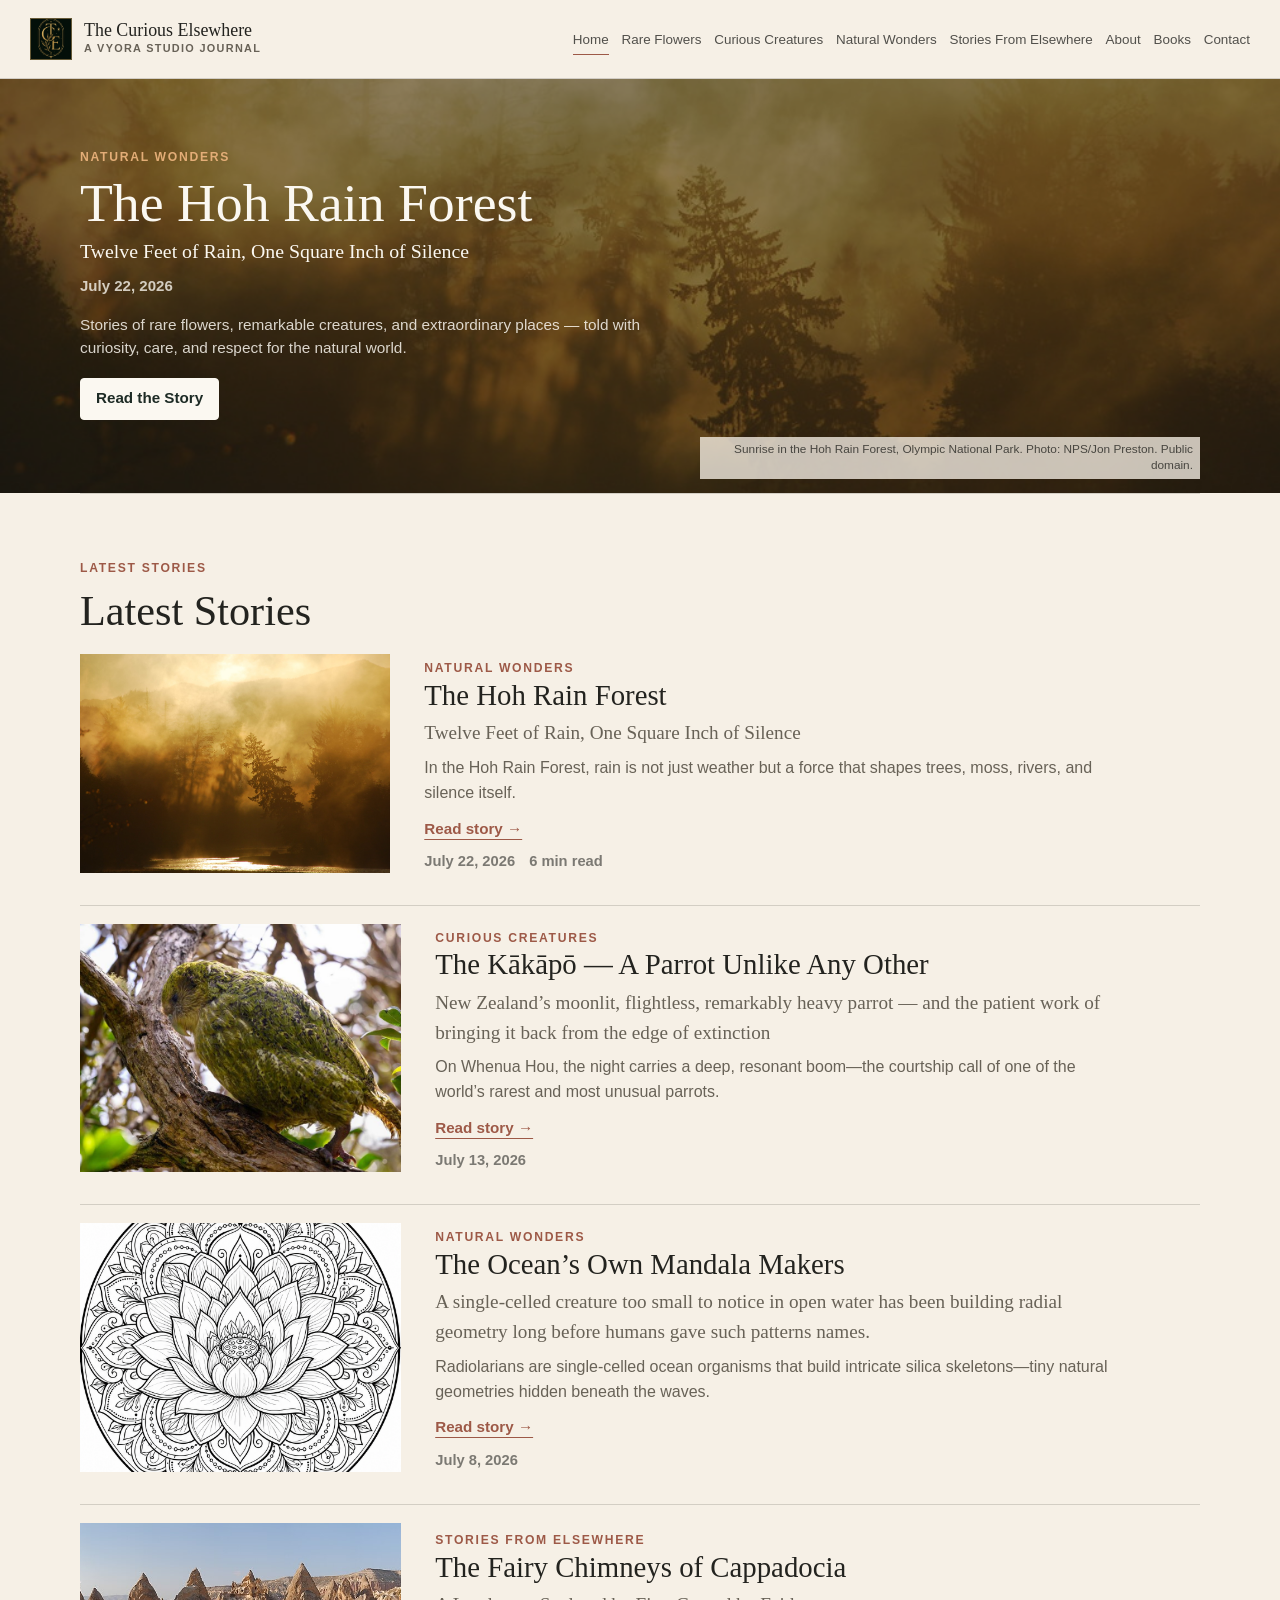
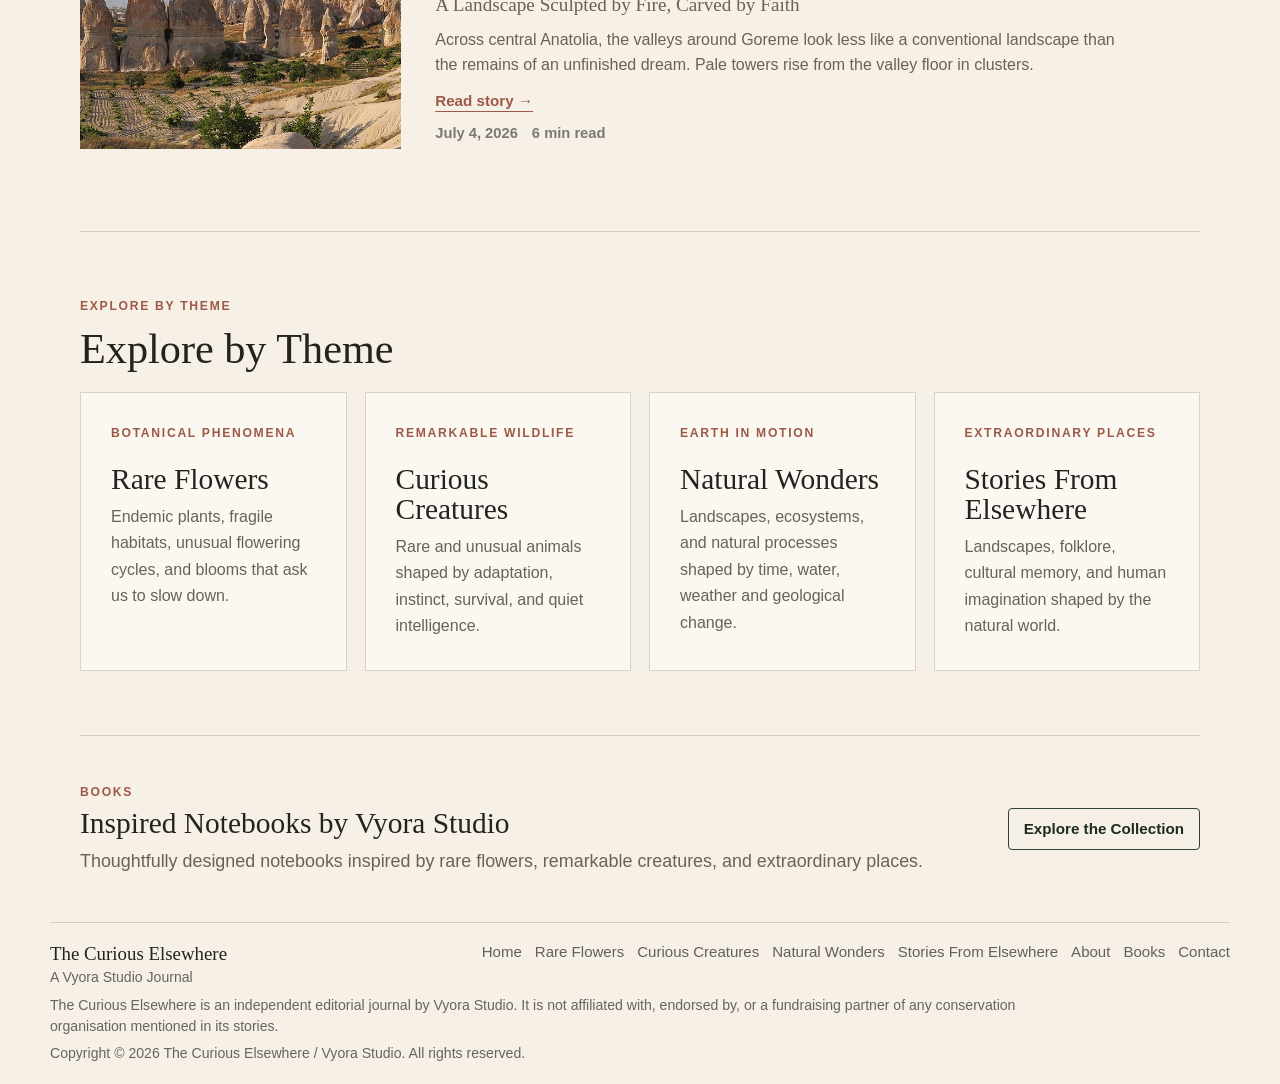
==== commit f8b8da20: "Publish Hoh Rain Forest to live site Deploy the Hoh Rain Forest article, public-domain NPS images, u" ====
--- a/index.html
+++ b/index.html
@@ -9,7 +9,7 @@
   <meta property="og:title" content="The Curious Elsewhere | A Vyora Studio Journal">
   <meta property="og:description" content="A calm, story-led editorial journal by Vyora Studio, exploring rare flowers, remarkable creatures, and extraordinary places.">
   <meta property="og:type" content="website">
-  <meta property="og:image" content="assets/images/articles/the-kakapo-parrot-unlike-any-other/kakapo-hero.png">
+  <meta property="og:image" content="assets/images/hoh-rain-forest-sunrise.jpg">
   <link rel="icon" href="data:,">
   <link rel="stylesheet" href="assets/styles.css">
   <script type="application/ld+json">{"@context":"https://schema.org","@type":"Blog","name":"The Curious Elsewhere","description":"A calm, story-led editorial journal by Vyora Studio, exploring rare flowers, remarkable creatures, and extraordinary places.","publisher":{"@type":"Organization","name":"Vyora Studio"}}</script>
@@ -38,17 +38,17 @@
   <main id="main">
 
     <section class="home-hero" aria-labelledby="hero-title">
-      <img class="home-hero__image" src="assets/images/articles/the-kakapo-parrot-unlike-any-other/kakapo-hero.png" alt="“Boss” the kākāpō." loading="eager" decoding="async" fetchpriority="high">
+      <img class="home-hero__image" src="assets/images/hoh-rain-forest-sunrise.jpg" alt="Sunrise over the Hoh Rain Forest and Hoh River in Olympic National Park." loading="eager" decoding="async" fetchpriority="high">
       <span class="home-hero__scrim" aria-hidden="true"></span>
       <div class="home-hero__copy">
-        <p class="kicker">Curious Creatures</p>
-        <h1 id="hero-title">The Kākāpō — A Parrot Unlike Any Other</h1>
-        <p class="hero-subtitle">New Zealand’s moonlit, flightless, remarkably heavy parrot — and the patient work of bringing it back from the edge of extinction</p>
-        <p class="home-hero__date"><time datetime="2026-07-13">July 13, 2026</time></p>
+        <p class="kicker">Natural Wonders</p>
+        <h1 id="hero-title">The Hoh Rain Forest</h1>
+        <p class="hero-subtitle">Twelve Feet of Rain, One Square Inch of Silence</p>
+        <p class="home-hero__date"><time datetime="2026-07-22">July 22, 2026</time></p>
         <p class="hero-intro">Stories of rare flowers, remarkable creatures, and extraordinary places — told with curiosity, care, and respect for the natural world.</p>
-        <a class="button" href="articles/the-kakapo-parrot-unlike-any-other/index.html">Read the Story</a>
+        <a class="button" href="articles/the-hoh-rain-forest/index.html">Read the Story</a>
       </div>
-      <p class="home-hero__credit">“Boss” the kākāpō. Photo: Jake Osborne / Department of Conservation Te Papa Atawhai, New Zealand. CC BY 4.0.</p>
+      <p class="home-hero__credit">Sunrise in the Hoh Rain Forest, Olympic National Park. Photo: NPS/Jon Preston. Public domain.</p>
     </section>
 
     <section class="section latest-section" aria-labelledby="latest-title">
@@ -58,6 +58,23 @@
       </div>
       <div class="latest-list">
         <article class="story-card story-card--large">
+  <a class="story-card__link" href="articles/the-hoh-rain-forest/index.html">
+    <figure class="story-card__figure">
+      <img class="story-card__image" src="assets/images/hoh-rain-forest-sunrise.jpg" alt="Sunrise over the Hoh Rain Forest and Hoh River in Olympic National Park." loading="eager" decoding="async" fetchpriority="high">
+    </figure>
+    <div class="story-card__copy">
+      <span class="kicker">Natural Wonders</span>
+      <h3>The Hoh Rain Forest</h3>
+      <p class="story-card__subtitle">Twelve Feet of Rain, One Square Inch of Silence</p>
+      <p>In the Hoh Rain Forest, rain is not just weather but a force that shapes trees, moss, rivers, and silence itself.</p>
+      <span class="story-card__read">Read story &rarr;</span>
+      <p class="story-meta">
+        <time datetime="2026-07-22">July 22, 2026</time>
+        <span>6 min read</span>
+      </p>
+    </div>
+  </a>
+</article><article class="story-card">
   <a class="story-card__link" href="articles/the-kakapo-parrot-unlike-any-other/index.html">
     <figure class="story-card__figure">
       <img class="story-card__image" src="assets/images/articles/the-kakapo-parrot-unlike-any-other/kakapo-hero.png" alt="“Boss” the kākāpō." loading="eager" decoding="async" fetchpriority="high">
@@ -105,23 +122,6 @@
       <p class="story-meta">
         <time datetime="2026-07-04">July 4, 2026</time>
         <span>6 min read</span>
-      </p>
-    </div>
-  </a>
-</article><article class="story-card">
-  <a class="story-card__link" href="articles/the-shirui-lily-a-flower-with-a-very-small-world/index.html">
-    <figure class="story-card__figure">
-      <img class="story-card__image" src="assets/images/articles/the-shirui-lily-a-flower-with-a-very-small-world/shirui-lily-hero.jpeg" alt="A pale Shirui Lily flower photographed against soft natural foliage." loading="eager" decoding="async" fetchpriority="high">
-    </figure>
-    <div class="story-card__copy">
-      <span class="kicker">Rare Flowers</span>
-      <h3>The Shirui Lily: A Flower With a Very Small World</h3>
-      <p class="story-card__subtitle">A rare bloom from the misted hills of Manipur</p>
-      <p>High in the misty hills of Ukhrul, Manipur, a pale, bell-shaped flower appears for only a brief season each year.</p>
-      <span class="story-card__read">Read story &rarr;</span>
-      <p class="story-meta">
-        <time datetime="2026-07-02">July 2, 2026</time>
-        <span>5 min read</span>
       </p>
     </div>
   </a>
